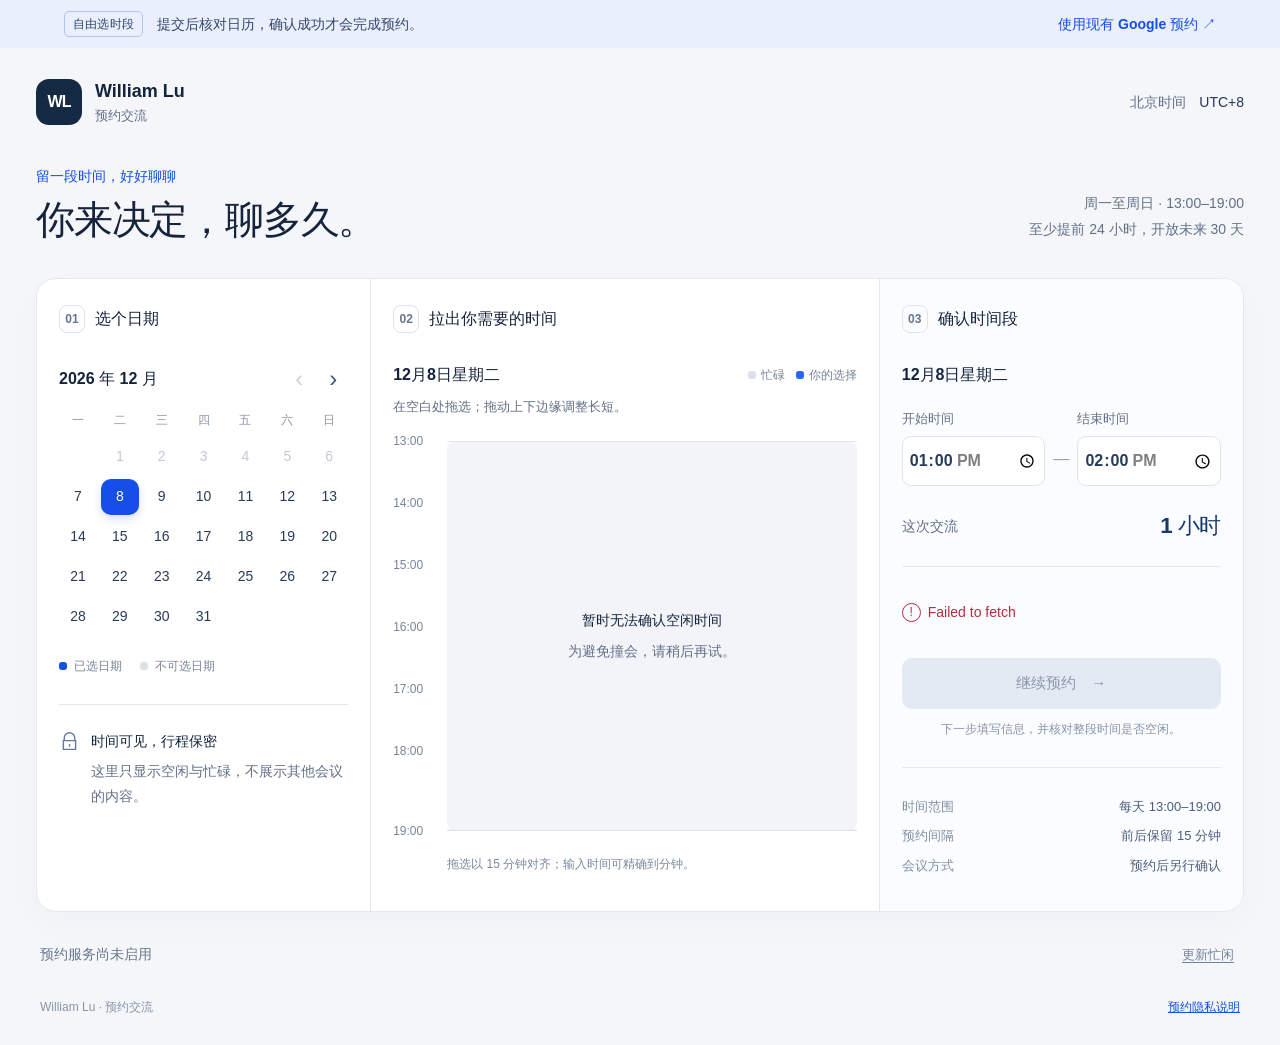
==== booking/index.html @ ce07cb58 "Publish flexible booking frontend with service closed until acceptance" ====
<!doctype html>
<html lang="zh-CN">
<head>
  <meta charset="utf-8">
  <meta name="viewport" content="width=device-width,initial-scale=1">
  <meta name="robots" content="noindex,nofollow">
  <meta http-equiv="Content-Security-Policy" content="default-src 'self'; script-src 'self' https://challenges.cloudflare.com; style-src 'self' 'unsafe-inline'; img-src 'self' data:; connect-src 'self' https://ztpvzeihrmuknlevimyh.supabase.co https://challenges.cloudflare.com; frame-src https://challenges.cloudflare.com; form-action 'none'; base-uri 'none'">
  <meta name="description" content="预约与 William Lu 交流，自由选择北京时间每天13点到19点内的起止时间。"><meta name="referrer" content="no-referrer">
  <meta name="color-scheme" content="light">
  <title>选择你的时间 · William Lu</title>
  <link rel="icon" type="image/svg+xml" href="data:image/svg+xml,%3Csvg xmlns='http://www.w3.org/2000/svg' viewBox='0 0 32 32'%3E%3Crect width='32' height='32' rx='8' fill='%23154ee8'/%3E%3Cpath d='M9 8v16h14M14 8v11h9' fill='none' stroke='white' stroke-width='3'/%3E%3C/svg%3E">
  <link rel="stylesheet" href="style.css">
  <script src="app.js" type="module"></script>
</head>
<body>
  <div class="preview-notice"><span class="preview-tag">自由选时段</span><span>提交后核对日历，确认成功才会完成预约。</span><a href="https://calendar.google.com/calendar/u/0/appointments/schedules/AcZssZ2ubrtb4t8B_dfNQj2cVqf2xVj-0PSCsmJ9FxzkIEmoyxvs0Vf07b7ag7_V-HH5pFwR3_W0ofeP" target="_blank" rel="noopener">使用现有 Google 预约 ↗</a></div>
  <header class="topbar"><a href="./" class="wordmark" aria-label="William Lu 预约首页"><span class="monogram">WL</span><span>William Lu<span class="wordmark-sub">预约交流</span></span></a><span class="time-zone">北京时间 <strong>UTC+8</strong></span></header>
  <main>
    <div class="intro"><div><p class="eyebrow">留一段时间，好好聊聊</p><h1>你来决定，聊多久。</h1></div><p class="intro-note">周一至周日 · 13:00–19:00<br>至少提前 24 小时，开放未来 30 天</p></div>
    <div class="booking-layout">
      <section class="date-panel" aria-labelledby="date-heading">
        <div class="step"><span>01</span><h2 id="date-heading">选个日期</h2></div>
        <div class="month-nav"><h3 id="month-title"></h3><div><button type="button" id="prev-month" class="icon-button" aria-label="上个月">‹</button><button type="button" id="next-month" class="icon-button" aria-label="下个月">›</button></div></div>
        <div class="weekdays" aria-hidden="true"><span>一</span><span>二</span><span>三</span><span>四</span><span>五</span><span>六</span><span>日</span></div>
        <div class="calendar-grid" id="calendar" aria-label="可预约日期"></div>
        <div class="calendar-caption"><span class="selected-dot"></span>已选日期 <span class="muted-dot"></span>不可选日期</div>
        <div class="privacy-note"><svg viewBox="0 0 24 24" width="21" height="21" fill="none" stroke="currentColor" stroke-width="1.6" aria-hidden="true"><path d="M6 11V8a6 6 0 0 1 12 0v3M5 11h14v10H5z"/><path d="M12 15v3"/></svg><div><strong>时间可见，行程保密</strong><p>这里只显示空闲与忙碌，不展示其他会议的内容。</p></div></div>
      </section>
      <section class="time-panel" aria-labelledby="time-heading">
        <div class="step"><span>02</span><h2 id="time-heading">拉出你需要的时间</h2></div>
        <div class="timeline-heading"><h3 id="selected-date"></h3><div class="legend"><span class="busy-dot"></span>忙碌<span class="range-dot"></span>你的选择</div></div>
        <p class="time-hint">在空白处拖选；拖动上下边缘调整长短。</p>
        <div class="timeline-shell"><div class="time-labels" aria-hidden="true"><span>13:00</span><span>14:00</span><span>15:00</span><span>16:00</span><span>17:00</span><span>18:00</span><span>19:00</span></div><div id="timeline" class="timeline" aria-label="13点至19点时间轴，可在右侧时间输入框精确选择" role="group"><div id="busy-blocks"></div><div id="selection" class="selection"><button type="button" class="range-handle start-handle" data-handle="start" aria-label="调整开始时间，方向键每次15分钟">···</button><div class="selection-copy"><strong id="range-label"></strong><span id="range-duration"></span></div><button type="button" class="range-handle end-handle" data-handle="end" aria-label="调整结束时间，方向键每次15分钟">···</button></div><div id="timeline-unavailable" class="timeline-unavailable" hidden><strong>暂时无法确认空闲时间</strong><span>为避免撞会，请稍后再试。</span></div></div></div>
        <p class="timeline-footnote">拖选以 15 分钟对齐；输入时间可精确到分钟。</p>
      </section>
      <section class="details-panel" aria-labelledby="details-heading">
        <div class="step"><span>03</span><h2 id="details-heading">确认时间段</h2></div>
        <div class="chosen-date" id="summary-date"></div>
        <div class="time-inputs"><label>开始时间<input type="time" id="start-time" min="13:00" max="19:00" step="60" value="13:00"></label><span aria-hidden="true">—</span><label>结束时间<input type="time" id="end-time" min="13:00" max="19:00" step="60" value="14:00"></label></div>
        <div class="duration-summary"><span>这次交流</span><strong id="duration-summary">1 小时</strong></div>
        <div id="availability-status" class="availability-status" role="status" aria-live="polite"></div>
        <button type="button" id="continue" class="primary-button">继续预约 <span aria-hidden="true">→</span></button>
        <p class="submit-hint">下一步填写信息，并核对整段时间是否空闲。</p>
        <dl class="details-list"><div><dt>时间范围</dt><dd>每天 13:00–19:00</dd></div><div><dt>预约间隔</dt><dd>前后保留 15 分钟</dd></div><div><dt>会议方式</dt><dd>预约后另行确认</dd></div></dl>
      </section>
    </div>
    <aside class="demo-toolbar"><span id="refresh-state">正在查询忙闲</span><button type="button" id="refresh-availability" class="text-button">更新忙闲</button></aside>
    <footer>William Lu · 预约交流 <a href="privacy.html">预约隐私说明</a></footer>
  </main>
  <dialog id="booking-dialog" aria-labelledby="dialog-title">
    <button type="button" id="close-dialog" class="dialog-close icon-button" aria-label="关闭预约信息">×</button>
    <div id="contact-step"><span class="preview-tag">最后一步</span><h2 id="dialog-title">留个联系方式</h2><p class="dialog-intro">我们会用这些信息确认本次预约。</p><div class="appointment-recap" id="form-recap"></div><form id="booking-form" autocomplete="off"><label>称呼<input id="guest-name" name="guest-name" placeholder="你的称呼" required maxlength="80" autocomplete="off"></label><label>邮箱<input id="guest-email" name="guest-email" type="email" placeholder="name@example.com" required maxlength="254" autocomplete="off"></label><label>希望聊些什么 <span class="optional">选填</span><textarea id="guest-topic" name="guest-topic" rows="2" placeholder="简要说说这次交流的主题" maxlength="1000"></textarea></label><p id="form-error" class="form-error" role="alert" hidden></p><label class="consent"><input type="checkbox" id="booking-consent" required>我同意将这些信息用于本次预约，并接收该预约的邀请与取消通知。</label><div id="booking-verification"></div><button type="submit" id="confirm-booking" class="primary-button" disabled>提交预约</button><p class="submit-hint">提交后请等候确认，勿重复预约。</p></form></div>
    <div id="success-step" hidden><div class="success-icon" aria-hidden="true">✓</div><h2 id="success-title" tabindex="-1">正在核对预约</h2><p id="receipt-message">正在确认日历写入结果。</p><div class="appointment-recap" id="success-recap"></div><p class="success-note" id="success-note">请保存这次预约的私人管理链接。</p><button type="button" id="copy-management" class="primary-button">复制管理链接</button><button type="button" id="back-to-calendar" class="primary-button">返回查看时间轴</button><button type="button" id="cancel-booking" class="cancel-button">取消这次预约</button><button type="button" id="retry-booking" class="primary-button" hidden>重新提交同一次请求</button><button type="button" id="new-booking" class="cancel-button" hidden>预约另一段时间</button></div>
  </dialog>
  <noscript><p class="noscript">请启用 JavaScript 使用预约页面，或使用页面顶部的 Google 预约链接。</p></noscript>
</body>
</html>
---- booking/style.css ----
@charset "UTF-8";
:root{font-family:Inter,-apple-system,BlinkMacSystemFont,"Segoe UI","PingFang SC","Microsoft YaHei",sans-serif;color:#15243b;background:#f4f6fa;font-synthesis:none;--blue:#154ee8;--line:#e4e9f1;--muted:#637086;--red:#b82d3c}
*{box-sizing:border-box}body{margin:0;font-size:16px;line-height:1.5}button,input,textarea{font:inherit}button,a,input,textarea{-webkit-tap-highlight-color:transparent}button{cursor:pointer}button:disabled{cursor:not-allowed}button:focus-visible,a:focus-visible,input:focus-visible,textarea:focus-visible{outline:3px solid #5999ff;outline-offset:3px}a{color:var(--blue)}[hidden]{display:none!important}
.preview-notice{min-height:48px;padding:10px 5%;background:#e9effc;display:flex;gap:14px;align-items:center;font-size:.875rem;color:#34466b}.preview-notice a{margin-left:auto;white-space:nowrap;text-decoration:none;font-weight:600}.preview-tag{font-size:.75rem;letter-spacing:.02em;font-weight:650;border:1px solid #b2c4ea;padding:3px 8px;border-radius:5px;white-space:nowrap}.topbar{height:108px;max-width:1392px;padding:0 36px;margin:auto;display:flex;align-items:center;justify-content:space-between}.wordmark{display:flex;align-items:center;gap:13px;text-decoration:none;color:inherit;font-size:1.125rem;font-weight:650}.monogram{display:grid;place-items:center;width:46px;height:46px;background:#142942;color:white;font-size:1rem;letter-spacing:-1px;border-radius:13px}.wordmark-sub{display:block;font-size:.8125rem;font-weight:400;color:var(--muted);margin-top:1px}.time-zone{font-size:.875rem;color:var(--muted)}.time-zone strong{font-weight:500;margin-left:9px;color:#26384e}main{max-width:1320px;margin:0 auto;padding:10px 0 24px}.intro{display:flex;justify-content:space-between;align-items:flex-end;margin-bottom:32px}.eyebrow{color:var(--blue);font-size:.875rem;font-weight:600;margin:0 0 8px}h1{font-size:2.45rem;font-weight:650;letter-spacing:-1.2px;line-height:1.3;margin:0}.intro-note{font-size:.875rem;line-height:1.9;color:var(--muted);margin:0 0 3px;text-align:right}
.booking-layout{display:grid;grid-template-columns:minmax(270px,.92fr) minmax(380px,1.4fr) minmax(290px,1fr);background:#fff;border:1px solid var(--line);border-radius:20px;box-shadow:0 12px 36px #20385906;overflow:hidden}.date-panel,.time-panel,.details-panel{padding:30px 27px}.date-panel,.time-panel{border-right:1px solid var(--line)}.details-panel{background:#fbfcff}.step{display:flex;align-items:center;gap:10px;margin-bottom:30px}.step>span{font-size:.75rem;line-height:26px;width:26px;text-align:center;border:1px solid #dce4ee;border-radius:8px;color:#66778f;font-weight:600}h2{font-size:1rem;font-weight:650;margin:0}h3{font-size:1rem;margin:0;font-weight:600}.month-nav{display:flex;align-items:center;justify-content:space-between;margin:0 0 16px}.month-nav>div{display:flex;gap:4px}.icon-button{border:0;background:transparent;color:#43546b;border-radius:7px;width:30px;height:32px;font-size:1.5rem;line-height:1}.icon-button:hover{background:#edf2fb}.icon-button:disabled{opacity:.25}.weekdays,.calendar-grid{display:grid;grid-template-columns:repeat(7,minmax(0,1fr));gap:4px}.weekdays{margin-bottom:10px;text-align:center;font-size:.75rem;color:#8c97a8}.calendar-grid button{height:36px;width:100%;padding:0;border:0;background:none;border-radius:10px;font-size:.875rem;color:#283b57}.calendar-grid button:hover:enabled{background:#eaf0fc}.calendar-grid button.selected{background:var(--blue)!important;color:white;box-shadow:0 4px 9px #154ee82b}.calendar-grid button:disabled{color:#c2c9d3}.calendar-caption{margin-top:22px;display:flex;align-items:center;gap:7px;font-size:.75rem;color:#778496}.selected-dot,.muted-dot,.busy-dot,.range-dot{display:inline-block;width:8px;height:8px;border-radius:3px;flex-shrink:0}.selected-dot{background:var(--blue)}.muted-dot{background:#dce1e9;margin-left:11px}.privacy-note{display:flex;gap:11px;border-top:1px solid var(--line);margin-top:29px;padding-top:24px}.privacy-note svg{flex-shrink:0;color:#667b96;margin-top:2px}.privacy-note strong{font-size:.875rem;font-weight:550}.privacy-note p{font-size:.875rem;line-height:1.8;color:var(--muted);margin:6px 0 0}.timeline-heading{display:flex;align-items:center;justify-content:space-between;gap:10px}.legend{display:flex;align-items:center;gap:5px;font-size:.75rem;color:#778496;white-space:nowrap}.busy-dot{background:#dbe1ea}.range-dot{background:#2765f4;margin-left:6px}.time-hint{color:var(--muted);font-size:.8125rem;margin:10px 0 25px}.timeline-shell{position:relative;padding-left:54px;margin:0 0 15px}.time-labels{position:absolute;inset:0 auto 0 0;width:47px;display:flex;flex-direction:column;justify-content:space-between;font-size:.75rem;color:#77859a;font-variant-numeric:tabular-nums;pointer-events:none}.time-labels span{transform:translateY(-50%)}.time-labels span:last-child{transform:translateY(50%)}.timeline{height:390px;position:relative;touch-action:none;user-select:none;background:repeating-linear-gradient(to bottom,transparent 0,transparent calc(100% / 24 - 1px),#f0f3f8 calc(100% / 24 - 1px),#f0f3f8 calc(100% / 24)),repeating-linear-gradient(to bottom,transparent 0,transparent calc(100% / 6 - 1px),#dce4ef calc(100% / 6 - 1px),#dce4ef calc(100% / 6));border-top:1px solid #dce4ef;border-bottom:1px solid #dce4ef;cursor:crosshair}.busy-block{position:absolute;left:0;right:0;background:repeating-linear-gradient(135deg,#f0f2f6,#f0f2f6 5px,#e9edf3 5px,#e9edf3 6px);border-radius:6px;border:1px solid #e3e8f0;display:flex;align-items:center;justify-content:space-between;padding:0 13px;color:#6f7c8f;gap:6px;font-size:.75rem;pointer-events:none;overflow:hidden}.busy-block strong{font-size:.8125rem;font-weight:500}.busy-block.demo-booking{background:#e2eaf8;color:#314d7d}.selection{position:absolute;left:0;right:0;background:#e8f0ffdd;border:1.5px solid #2862ed;border-left:4px solid #2862ed;border-radius:7px;color:#1a4abe;box-shadow:0 2px 8px #3265d51a;z-index:2;min-height:12px}.selection-copy{height:100%;display:flex;justify-content:center;flex-direction:column;gap:3px;padding:7px 14px;overflow:hidden;pointer-events:none}.selection-copy strong{font-size:.875rem;font-weight:650;font-variant-numeric:tabular-nums}.selection-copy span{font-size:.75rem}.selection.compact .selection-copy span{display:none}.selection.compact .selection-copy{padding:0 12px}.selection.compact .selection-copy strong{font-size:.75rem}.selection.conflict{background:#ffedefd9;color:var(--red);border-color:#d44056}.range-handle{position:absolute;left:calc(50% - 19px);width:38px;height:16px;background:#fff;border:1px solid #2862ed;border-radius:5px;color:#2862ed;font-size:1rem;line-height:6px;letter-spacing:3px;padding:0 0 5px 3px;cursor:ns-resize;z-index:3;touch-action:none}.conflict .range-handle{border-color:#d44056;color:#d44056}.start-handle{top:-8px}.end-handle{bottom:-8px}.timeline-unavailable{position:absolute;inset:0;background:#f1f4f9ed;z-index:5;display:flex;align-items:center;justify-content:center;flex-direction:column;text-align:center;padding:20px;border-radius:8px;gap:10px;font-size:.875rem}.timeline-unavailable span{color:var(--muted)}.timeline-footnote{font-size:.75rem;color:#79889d;margin:24px 0 0 54px}
.chosen-date{font-size:1rem;font-weight:550;margin-bottom:22px}.time-inputs{display:flex;gap:8px;align-items:center}.time-inputs>span{color:#93a0b3;padding-top:23px}.time-inputs label{font-size:.8125rem;color:var(--muted);min-width:0;flex:1}input,textarea{border:1px solid #dce3ee;border-radius:9px;background:white;color:#253b59;padding:11px 12px;width:100%;min-width:0}input[type=time]{display:block;margin-top:8px;font-size:1rem;padding:11px 6px;font-weight:550;font-variant-numeric:tabular-nums}.duration-summary{display:flex;align-items:center;justify-content:space-between;padding:23px 0;border-bottom:1px solid var(--line);font-size:.875rem;color:var(--muted)}.duration-summary strong{font-size:1.4rem;letter-spacing:-.5px;font-weight:650;color:#183a6a}.availability-status{font-size:.875rem;line-height:1.8;color:#297268;margin:20px 0;min-height:51px;display:flex;align-items:center;gap:7px}.availability-status:before{content:'✓';font-size:1rem;flex-shrink:0}.availability-status.invalid{color:var(--red)}.availability-status.invalid:before{content:'!';border:1px solid currentColor;border-radius:50%;width:17px;height:17px;line-height:16px;text-align:center;font-size:.75rem}.primary-button{display:flex;justify-content:center;align-items:center;gap:15px;width:100%;background:var(--blue);color:white;padding:13px 16px;border:1px solid var(--blue);border-radius:10px;font-size:.9375rem;font-weight:600;box-shadow:0 3px 8px #164ede1a;transition:background .15s}.primary-button:hover:enabled{background:#1042c8}.primary-button:disabled{background:#e4eaf3;border-color:#e4eaf3;color:#8a98ad;box-shadow:none}.submit-hint{color:#8793a5;font-size:.75rem;text-align:center;margin:11px 0 0}.details-list{border-top:1px solid var(--line);margin:29px 0 0;padding-top:19px;font-size:.8125rem}.details-list>div{display:flex;justify-content:space-between;gap:8px;margin:10px 0}.details-list dt{color:#8090a5}.details-list dd{color:#4c607b;margin:0}.demo-toolbar{margin-top:20px;display:flex;gap:16px;align-items:center;font-size:.875rem;color:#68778d;padding:12px 4px}.demo-toolbar>div{display:flex;gap:12px;align-items:center}.demo-toolbar .preview-tag{background:#fff;border-color:#d5dce8;font-size:.75rem}.scenario-options{gap:4px!important;background:#e8edf5;padding:4px;border-radius:8px}.scenario-options button{font-size:.8125rem;padding:6px 11px;color:#738299;border:0;border-radius:5px;background:transparent}.scenario-options button[aria-pressed=true]{background:white;color:#24416c;box-shadow:0 1px 4px #142d5112}.text-button{margin-left:auto;border:0;background:none;color:#73839b;font-size:.8125rem;text-decoration:underline;text-underline-offset:3px}footer{display:flex;justify-content:space-between;padding:20px 4px 5px;font-size:.75rem;color:#8995a7}
dialog{border:1px solid #dbe3ee;border-radius:19px;padding:36px;max-width:460px;width:calc(100% - 32px);color:inherit;box-shadow:0 24px 90px #10223b33;max-height:90dvh;overflow:auto}dialog::backdrop{background:#14233865;backdrop-filter:blur(3px)}.dialog-close{position:absolute;right:14px;top:14px}dialog h2{font-size:1.65rem;letter-spacing:-.6px;margin:16px 0 8px}.dialog-intro,dialog p{font-size:.875rem;color:var(--muted)}.appointment-recap{white-space:pre-line;background:#f0f5ff;color:#23447b;padding:16px 18px;border-radius:10px;line-height:1.9;margin:20px 0;font-size:.875rem;font-variant-numeric:tabular-nums}form label{display:block;font-size:.875rem;margin:16px 0 0}form input,form textarea{display:block;margin-top:7px;font-size:1rem}form textarea{resize:vertical;min-height:70px}.optional{color:#8491a6;font-size:.75rem;margin-left:6px}form .primary-button{margin-top:22px}.form-error{color:var(--red);font-size:.875rem}.success-icon{width:54px;height:54px;border-radius:50%;display:grid;place-items:center;background:#e9f1ff;color:var(--blue);font-size:1.5rem}.success-note{line-height:1.9;margin-bottom:23px}.cancel-button{width:100%;background:transparent;color:#69809c;border:0;padding:14px 0 0;font-size:.875rem}.noscript{margin:30px;padding:20px;background:white}
@media(min-width:1500px){main{padding-top:25px}.intro{margin-bottom:38px}.timeline{height:420px}.date-panel,.time-panel,.details-panel{padding:34px 30px}}
@media(max-width:1392px){main{margin:0 36px}.booking-layout{grid-template-columns:minmax(250px,.92fr) minmax(335px,1.4fr) minmax(260px,1fr)}.date-panel,.time-panel,.details-panel{padding:26px 22px}}
@media(max-width:1100px){main{margin:0 24px}.topbar{padding:0 24px}.booking-layout{grid-template-columns:270px minmax(320px,1fr)}.details-panel{grid-column:1/-1;border-top:1px solid var(--line);display:grid;grid-template-columns:1fr 1.15fr;gap:0 40px}.details-panel .step{grid-column:1/-1;margin-bottom:20px}.details-panel .chosen-date{grid-column:1}.details-panel .time-inputs{grid-column:1;grid-row:3}.details-panel .duration-summary{grid-column:1;grid-row:4}.details-panel .availability-status{grid-column:2;grid-row:2/4;margin:0 0 15px}.details-panel .primary-button{grid-column:2;grid-row:4;align-self:start}.details-panel .submit-hint{grid-column:2;grid-row:5}.details-panel .details-list{grid-column:1/-1;display:flex;justify-content:space-between;gap:20px;margin-top:20px}.details-list>div{gap:13px}.time-panel{border-right:0}.intro-note{font-size:.8125rem}h1{font-size:2.2rem}.timeline{height:390px}}
@media(max-width:680px){.preview-notice{flex-wrap:wrap;gap:7px 10px;padding:11px 20px;font-size:.75rem}.preview-notice a{margin-left:0;flex-basis:100%;padding-left:0;margin-top:3px}.topbar{height:91px;padding:0 20px}.time-zone{font-size:.75rem}.time-zone strong{margin-left:4px}.wordmark{font-size:1rem}.monogram{width:40px;height:40px;border-radius:11px}main{margin:0 16px;padding-top:9px}.intro{display:block;padding:0 4px;margin-bottom:24px}.eyebrow{font-size:.8125rem}h1{font-size:2rem;letter-spacing:-.8px}.intro-note{text-align:left;margin:13px 0 0;line-height:1.8}.booking-layout{display:block;border-radius:15px}.date-panel,.time-panel,.details-panel{padding:24px;border-right:0}.date-panel{border-bottom:1px solid var(--line)}.step{margin-bottom:23px}.month-nav{margin-bottom:12px}.calendar-grid button{height:39px}.calendar-caption{margin-top:15px}.privacy-note{margin-top:20px;padding-top:18px}.privacy-note p{font-size:.8125rem;line-height:1.7}.timeline-heading{gap:8px}.legend{font-size:.6875rem}.timeline{height:450px}.time-panel{padding-bottom:27px}.timeline-footnote{margin-left:0}.details-panel{display:block}.chosen-date{margin-bottom:18px}.time-inputs{gap:12px}.time-inputs input{padding:12px;font-size:1.1rem}.details-panel .availability-status{margin:20px 0}.details-panel .details-list{display:block;margin-top:26px}.details-list>div{margin:13px 0}.demo-toolbar{align-items:flex-start;flex-wrap:wrap;padding:6px 3px;gap:12px}.scenario-options{order:3;width:100%;justify-content:space-between;gap:0!important}.scenario-options button{flex:1;font-size:.8125rem;padding:9px 4px}.text-button{padding-top:5px}.demo-toolbar>div{font-size:.8125rem}footer{display:block;line-height:1.9}footer span{display:block}.time-hint{font-size:.8125rem}dialog{padding:28px 24px}.dialog-intro{line-height:1.8}}
@media(prefers-reduced-motion:reduce){*{transition:none!important;scroll-behavior:auto!important}}

#booking-verification{margin-top:18px;min-height:65px}.consent{display:flex;align-items:flex-start;gap:9px;font-size:.8125rem;line-height:1.8;color:#65748a}.consent input{width:17px;height:17px;flex-shrink:0;margin-top:4px}#copy-management{margin-bottom:10px}.policy{max-width:760px;margin:40px auto;padding:28px;background:white;border:1px solid #e4e9f1;border-radius:16px}.policy h2{margin:26px 0 10px}.policy p{line-height:1.9}
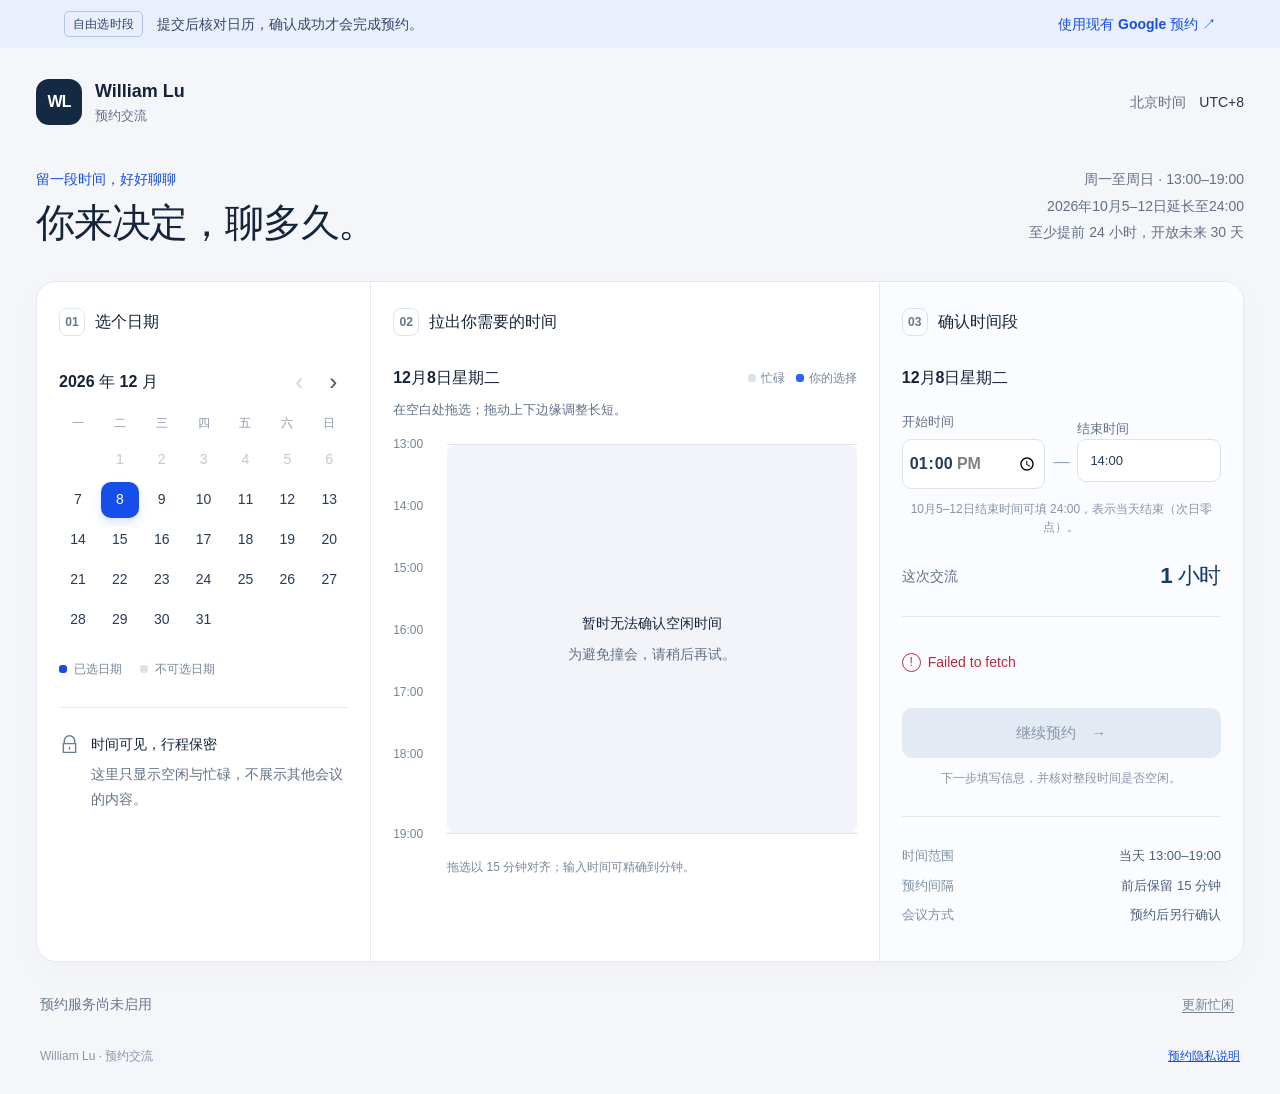
==== commit a8d2b3a8: "Extend October 5-12 booking hours through midnight" ====
--- a/booking/index.html
+++ b/booking/index.html
@@ -5,7 +5,7 @@
   <meta name="viewport" content="width=device-width,initial-scale=1">
   <meta name="robots" content="noindex,nofollow">
   <meta http-equiv="Content-Security-Policy" content="default-src 'self'; script-src 'self' https://challenges.cloudflare.com; style-src 'self' 'unsafe-inline'; img-src 'self' data:; connect-src 'self' https://ztpvzeihrmuknlevimyh.supabase.co https://challenges.cloudflare.com; frame-src https://challenges.cloudflare.com; form-action 'none'; base-uri 'none'">
-  <meta name="description" content="预约与 William Lu 交流，自由选择北京时间每天13点到19点内的起止时间。"><meta name="referrer" content="no-referrer">
+  <meta name="description" content="预约与 William Lu 交流，自由选择起止时间；北京时间2026年10月5日至12日延长开放至24点。"><meta name="referrer" content="no-referrer">
   <meta name="color-scheme" content="light">
   <title>选择你的时间 · William Lu</title>
   <link rel="icon" type="image/svg+xml" href="data:image/svg+xml,%3Csvg xmlns='http://www.w3.org/2000/svg' viewBox='0 0 32 32'%3E%3Crect width='32' height='32' rx='8' fill='%23154ee8'/%3E%3Cpath d='M9 8v16h14M14 8v11h9' fill='none' stroke='white' stroke-width='3'/%3E%3C/svg%3E">
@@ -16,7 +16,7 @@
   <div class="preview-notice"><span class="preview-tag">自由选时段</span><span>提交后核对日历，确认成功才会完成预约。</span><a href="https://calendar.google.com/calendar/u/0/appointments/schedules/AcZssZ2ubrtb4t8B_dfNQj2cVqf2xVj-0PSCsmJ9FxzkIEmoyxvs0Vf07b7ag7_V-HH5pFwR3_W0ofeP" target="_blank" rel="noopener">使用现有 Google 预约 ↗</a></div>
   <header class="topbar"><a href="./" class="wordmark" aria-label="William Lu 预约首页"><span class="monogram">WL</span><span>William Lu<span class="wordmark-sub">预约交流</span></span></a><span class="time-zone">北京时间 <strong>UTC+8</strong></span></header>
   <main>
-    <div class="intro"><div><p class="eyebrow">留一段时间，好好聊聊</p><h1>你来决定，聊多久。</h1></div><p class="intro-note">周一至周日 · 13:00–19:00<br>至少提前 24 小时，开放未来 30 天</p></div>
+    <div class="intro"><div><p class="eyebrow">留一段时间，好好聊聊</p><h1>你来决定，聊多久。</h1></div><p class="intro-note">周一至周日 · 13:00–19:00<br>2026年10月5–12日延长至24:00<br>至少提前 24 小时，开放未来 30 天</p></div>
     <div class="booking-layout">
       <section class="date-panel" aria-labelledby="date-heading">
         <div class="step"><span>01</span><h2 id="date-heading">选个日期</h2></div>
@@ -36,12 +36,12 @@
       <section class="details-panel" aria-labelledby="details-heading">
         <div class="step"><span>03</span><h2 id="details-heading">确认时间段</h2></div>
         <div class="chosen-date" id="summary-date"></div>
-        <div class="time-inputs"><label>开始时间<input type="time" id="start-time" min="13:00" max="19:00" step="60" value="13:00"></label><span aria-hidden="true">—</span><label>结束时间<input type="time" id="end-time" min="13:00" max="19:00" step="60" value="14:00"></label></div>
-        <div class="duration-summary"><span>这次交流</span><strong id="duration-summary">1 小时</strong></div>
+        <div class="time-inputs"><label>开始时间<input type="time" id="start-time" min="13:00" max="19:00" step="60" value="13:00"></label><span aria-hidden="true">—</span><label>结束时间<input type="text" id="end-time" placeholder="HH:MM" maxlength="5" value="14:00" aria-describedby="midnight-hint"></label></div>
+        <p id="midnight-hint" class="submit-hint">10月5–12日结束时间可填 24:00，表示当天结束（次日零点）。</p><div class="duration-summary"><span>这次交流</span><strong id="duration-summary">1 小时</strong></div>
         <div id="availability-status" class="availability-status" role="status" aria-live="polite"></div>
         <button type="button" id="continue" class="primary-button">继续预约 <span aria-hidden="true">→</span></button>
         <p class="submit-hint">下一步填写信息，并核对整段时间是否空闲。</p>
-        <dl class="details-list"><div><dt>时间范围</dt><dd>每天 13:00–19:00</dd></div><div><dt>预约间隔</dt><dd>前后保留 15 分钟</dd></div><div><dt>会议方式</dt><dd>预约后另行确认</dd></div></dl>
+        <dl class="details-list"><div><dt>时间范围</dt><dd id="hours-summary">当天 13:00–19:00</dd></div><div><dt>预约间隔</dt><dd>前后保留 15 分钟</dd></div><div><dt>会议方式</dt><dd>预约后另行确认</dd></div></dl>
       </section>
     </div>
     <aside class="demo-toolbar"><span id="refresh-state">正在查询忙闲</span><button type="button" id="refresh-availability" class="text-button">更新忙闲</button></aside>
--- a/booking/style.css
+++ b/booking/style.css
@@ -2,7 +2,7 @@
 :root{font-family:Inter,-apple-system,BlinkMacSystemFont,"Segoe UI","PingFang SC","Microsoft YaHei",sans-serif;color:#15243b;background:#f4f6fa;font-synthesis:none;--blue:#154ee8;--line:#e4e9f1;--muted:#637086;--red:#b82d3c}
 *{box-sizing:border-box}body{margin:0;font-size:16px;line-height:1.5}button,input,textarea{font:inherit}button,a,input,textarea{-webkit-tap-highlight-color:transparent}button{cursor:pointer}button:disabled{cursor:not-allowed}button:focus-visible,a:focus-visible,input:focus-visible,textarea:focus-visible{outline:3px solid #5999ff;outline-offset:3px}a{color:var(--blue)}[hidden]{display:none!important}
 .preview-notice{min-height:48px;padding:10px 5%;background:#e9effc;display:flex;gap:14px;align-items:center;font-size:.875rem;color:#34466b}.preview-notice a{margin-left:auto;white-space:nowrap;text-decoration:none;font-weight:600}.preview-tag{font-size:.75rem;letter-spacing:.02em;font-weight:650;border:1px solid #b2c4ea;padding:3px 8px;border-radius:5px;white-space:nowrap}.topbar{height:108px;max-width:1392px;padding:0 36px;margin:auto;display:flex;align-items:center;justify-content:space-between}.wordmark{display:flex;align-items:center;gap:13px;text-decoration:none;color:inherit;font-size:1.125rem;font-weight:650}.monogram{display:grid;place-items:center;width:46px;height:46px;background:#142942;color:white;font-size:1rem;letter-spacing:-1px;border-radius:13px}.wordmark-sub{display:block;font-size:.8125rem;font-weight:400;color:var(--muted);margin-top:1px}.time-zone{font-size:.875rem;color:var(--muted)}.time-zone strong{font-weight:500;margin-left:9px;color:#26384e}main{max-width:1320px;margin:0 auto;padding:10px 0 24px}.intro{display:flex;justify-content:space-between;align-items:flex-end;margin-bottom:32px}.eyebrow{color:var(--blue);font-size:.875rem;font-weight:600;margin:0 0 8px}h1{font-size:2.45rem;font-weight:650;letter-spacing:-1.2px;line-height:1.3;margin:0}.intro-note{font-size:.875rem;line-height:1.9;color:var(--muted);margin:0 0 3px;text-align:right}
-.booking-layout{display:grid;grid-template-columns:minmax(270px,.92fr) minmax(380px,1.4fr) minmax(290px,1fr);background:#fff;border:1px solid var(--line);border-radius:20px;box-shadow:0 12px 36px #20385906;overflow:hidden}.date-panel,.time-panel,.details-panel{padding:30px 27px}.date-panel,.time-panel{border-right:1px solid var(--line)}.details-panel{background:#fbfcff}.step{display:flex;align-items:center;gap:10px;margin-bottom:30px}.step>span{font-size:.75rem;line-height:26px;width:26px;text-align:center;border:1px solid #dce4ee;border-radius:8px;color:#66778f;font-weight:600}h2{font-size:1rem;font-weight:650;margin:0}h3{font-size:1rem;margin:0;font-weight:600}.month-nav{display:flex;align-items:center;justify-content:space-between;margin:0 0 16px}.month-nav>div{display:flex;gap:4px}.icon-button{border:0;background:transparent;color:#43546b;border-radius:7px;width:30px;height:32px;font-size:1.5rem;line-height:1}.icon-button:hover{background:#edf2fb}.icon-button:disabled{opacity:.25}.weekdays,.calendar-grid{display:grid;grid-template-columns:repeat(7,minmax(0,1fr));gap:4px}.weekdays{margin-bottom:10px;text-align:center;font-size:.75rem;color:#8c97a8}.calendar-grid button{height:36px;width:100%;padding:0;border:0;background:none;border-radius:10px;font-size:.875rem;color:#283b57}.calendar-grid button:hover:enabled{background:#eaf0fc}.calendar-grid button.selected{background:var(--blue)!important;color:white;box-shadow:0 4px 9px #154ee82b}.calendar-grid button:disabled{color:#c2c9d3}.calendar-caption{margin-top:22px;display:flex;align-items:center;gap:7px;font-size:.75rem;color:#778496}.selected-dot,.muted-dot,.busy-dot,.range-dot{display:inline-block;width:8px;height:8px;border-radius:3px;flex-shrink:0}.selected-dot{background:var(--blue)}.muted-dot{background:#dce1e9;margin-left:11px}.privacy-note{display:flex;gap:11px;border-top:1px solid var(--line);margin-top:29px;padding-top:24px}.privacy-note svg{flex-shrink:0;color:#667b96;margin-top:2px}.privacy-note strong{font-size:.875rem;font-weight:550}.privacy-note p{font-size:.875rem;line-height:1.8;color:var(--muted);margin:6px 0 0}.timeline-heading{display:flex;align-items:center;justify-content:space-between;gap:10px}.legend{display:flex;align-items:center;gap:5px;font-size:.75rem;color:#778496;white-space:nowrap}.busy-dot{background:#dbe1ea}.range-dot{background:#2765f4;margin-left:6px}.time-hint{color:var(--muted);font-size:.8125rem;margin:10px 0 25px}.timeline-shell{position:relative;padding-left:54px;margin:0 0 15px}.time-labels{position:absolute;inset:0 auto 0 0;width:47px;display:flex;flex-direction:column;justify-content:space-between;font-size:.75rem;color:#77859a;font-variant-numeric:tabular-nums;pointer-events:none}.time-labels span{transform:translateY(-50%)}.time-labels span:last-child{transform:translateY(50%)}.timeline{height:390px;position:relative;touch-action:none;user-select:none;background:repeating-linear-gradient(to bottom,transparent 0,transparent calc(100% / 24 - 1px),#f0f3f8 calc(100% / 24 - 1px),#f0f3f8 calc(100% / 24)),repeating-linear-gradient(to bottom,transparent 0,transparent calc(100% / 6 - 1px),#dce4ef calc(100% / 6 - 1px),#dce4ef calc(100% / 6));border-top:1px solid #dce4ef;border-bottom:1px solid #dce4ef;cursor:crosshair}.busy-block{position:absolute;left:0;right:0;background:repeating-linear-gradient(135deg,#f0f2f6,#f0f2f6 5px,#e9edf3 5px,#e9edf3 6px);border-radius:6px;border:1px solid #e3e8f0;display:flex;align-items:center;justify-content:space-between;padding:0 13px;color:#6f7c8f;gap:6px;font-size:.75rem;pointer-events:none;overflow:hidden}.busy-block strong{font-size:.8125rem;font-weight:500}.busy-block.demo-booking{background:#e2eaf8;color:#314d7d}.selection{position:absolute;left:0;right:0;background:#e8f0ffdd;border:1.5px solid #2862ed;border-left:4px solid #2862ed;border-radius:7px;color:#1a4abe;box-shadow:0 2px 8px #3265d51a;z-index:2;min-height:12px}.selection-copy{height:100%;display:flex;justify-content:center;flex-direction:column;gap:3px;padding:7px 14px;overflow:hidden;pointer-events:none}.selection-copy strong{font-size:.875rem;font-weight:650;font-variant-numeric:tabular-nums}.selection-copy span{font-size:.75rem}.selection.compact .selection-copy span{display:none}.selection.compact .selection-copy{padding:0 12px}.selection.compact .selection-copy strong{font-size:.75rem}.selection.conflict{background:#ffedefd9;color:var(--red);border-color:#d44056}.range-handle{position:absolute;left:calc(50% - 19px);width:38px;height:16px;background:#fff;border:1px solid #2862ed;border-radius:5px;color:#2862ed;font-size:1rem;line-height:6px;letter-spacing:3px;padding:0 0 5px 3px;cursor:ns-resize;z-index:3;touch-action:none}.conflict .range-handle{border-color:#d44056;color:#d44056}.start-handle{top:-8px}.end-handle{bottom:-8px}.timeline-unavailable{position:absolute;inset:0;background:#f1f4f9ed;z-index:5;display:flex;align-items:center;justify-content:center;flex-direction:column;text-align:center;padding:20px;border-radius:8px;gap:10px;font-size:.875rem}.timeline-unavailable span{color:var(--muted)}.timeline-footnote{font-size:.75rem;color:#79889d;margin:24px 0 0 54px}
+.booking-layout{display:grid;grid-template-columns:minmax(270px,.92fr) minmax(380px,1.4fr) minmax(290px,1fr);background:#fff;border:1px solid var(--line);border-radius:20px;box-shadow:0 12px 36px #20385906;overflow:hidden}.date-panel,.time-panel,.details-panel{padding:30px 27px}.date-panel,.time-panel{border-right:1px solid var(--line)}.details-panel{background:#fbfcff}.step{display:flex;align-items:center;gap:10px;margin-bottom:30px}.step>span{font-size:.75rem;line-height:26px;width:26px;text-align:center;border:1px solid #dce4ee;border-radius:8px;color:#66778f;font-weight:600}h2{font-size:1rem;font-weight:650;margin:0}h3{font-size:1rem;margin:0;font-weight:600}.month-nav{display:flex;align-items:center;justify-content:space-between;margin:0 0 16px}.month-nav>div{display:flex;gap:4px}.icon-button{border:0;background:transparent;color:#43546b;border-radius:7px;width:30px;height:32px;font-size:1.5rem;line-height:1}.icon-button:hover{background:#edf2fb}.icon-button:disabled{opacity:.25}.weekdays,.calendar-grid{display:grid;grid-template-columns:repeat(7,minmax(0,1fr));gap:4px}.weekdays{margin-bottom:10px;text-align:center;font-size:.75rem;color:#8c97a8}.calendar-grid button{height:36px;width:100%;padding:0;border:0;background:none;border-radius:10px;font-size:.875rem;color:#283b57}.calendar-grid button:hover:enabled{background:#eaf0fc}.calendar-grid button.selected{background:var(--blue)!important;color:white;box-shadow:0 4px 9px #154ee82b}.calendar-grid button:disabled{color:#c2c9d3}.calendar-caption{margin-top:22px;display:flex;align-items:center;gap:7px;font-size:.75rem;color:#778496}.selected-dot,.muted-dot,.busy-dot,.range-dot{display:inline-block;width:8px;height:8px;border-radius:3px;flex-shrink:0}.selected-dot{background:var(--blue)}.muted-dot{background:#dce1e9;margin-left:11px}.privacy-note{display:flex;gap:11px;border-top:1px solid var(--line);margin-top:29px;padding-top:24px}.privacy-note svg{flex-shrink:0;color:#667b96;margin-top:2px}.privacy-note strong{font-size:.875rem;font-weight:550}.privacy-note p{font-size:.875rem;line-height:1.8;color:var(--muted);margin:6px 0 0}.timeline-heading{display:flex;align-items:center;justify-content:space-between;gap:10px}.legend{display:flex;align-items:center;gap:5px;font-size:.75rem;color:#778496;white-space:nowrap}.busy-dot{background:#dbe1ea}.range-dot{background:#2765f4;margin-left:6px}.time-hint{color:var(--muted);font-size:.8125rem;margin:10px 0 25px}.timeline-shell{position:relative;padding-left:54px;margin:0 0 15px}.time-labels{position:absolute;inset:0 auto 0 0;width:47px;display:flex;flex-direction:column;justify-content:space-between;font-size:.75rem;color:#77859a;font-variant-numeric:tabular-nums;pointer-events:none}.time-labels span{transform:translateY(-50%)}.time-labels span:last-child{transform:translateY(50%)}.timeline{height:390px;position:relative;touch-action:none;user-select:none;background:repeating-linear-gradient(to bottom,transparent 0,transparent calc(100% / var(--quarters,24) - 1px),#f0f3f8 calc(100% / var(--quarters,24) - 1px),#f0f3f8 calc(100% / var(--quarters,24))),repeating-linear-gradient(to bottom,transparent 0,transparent calc(100% / var(--hours,6) - 1px),#dce4ef calc(100% / var(--hours,6) - 1px),#dce4ef calc(100% / var(--hours,6)));border-top:1px solid #dce4ef;border-bottom:1px solid #dce4ef;cursor:crosshair}.busy-block{position:absolute;left:0;right:0;background:repeating-linear-gradient(135deg,#f0f2f6,#f0f2f6 5px,#e9edf3 5px,#e9edf3 6px);border-radius:6px;border:1px solid #e3e8f0;display:flex;align-items:center;justify-content:space-between;padding:0 13px;color:#6f7c8f;gap:6px;font-size:.75rem;pointer-events:none;overflow:hidden}.busy-block strong{font-size:.8125rem;font-weight:500}.busy-block.demo-booking{background:#e2eaf8;color:#314d7d}.selection{position:absolute;left:0;right:0;background:#e8f0ffdd;border:1.5px solid #2862ed;border-left:4px solid #2862ed;border-radius:7px;color:#1a4abe;box-shadow:0 2px 8px #3265d51a;z-index:2;min-height:12px}.selection-copy{height:100%;display:flex;justify-content:center;flex-direction:column;gap:3px;padding:7px 14px;overflow:hidden;pointer-events:none}.selection-copy strong{font-size:.875rem;font-weight:650;font-variant-numeric:tabular-nums}.selection-copy span{font-size:.75rem}.selection.compact .selection-copy span{display:none}.selection.compact .selection-copy{padding:0 12px}.selection.compact .selection-copy strong{font-size:.75rem}.selection.conflict{background:#ffedefd9;color:var(--red);border-color:#d44056}.range-handle{position:absolute;left:calc(50% - 19px);width:38px;height:16px;background:#fff;border:1px solid #2862ed;border-radius:5px;color:#2862ed;font-size:1rem;line-height:6px;letter-spacing:3px;padding:0 0 5px 3px;cursor:ns-resize;z-index:3;touch-action:none}.conflict .range-handle{border-color:#d44056;color:#d44056}.start-handle{top:-8px}.end-handle{bottom:-8px}.timeline-unavailable{position:absolute;inset:0;background:#f1f4f9ed;z-index:5;display:flex;align-items:center;justify-content:center;flex-direction:column;text-align:center;padding:20px;border-radius:8px;gap:10px;font-size:.875rem}.timeline-unavailable span{color:var(--muted)}.timeline-footnote{font-size:.75rem;color:#79889d;margin:24px 0 0 54px}
 .chosen-date{font-size:1rem;font-weight:550;margin-bottom:22px}.time-inputs{display:flex;gap:8px;align-items:center}.time-inputs>span{color:#93a0b3;padding-top:23px}.time-inputs label{font-size:.8125rem;color:var(--muted);min-width:0;flex:1}input,textarea{border:1px solid #dce3ee;border-radius:9px;background:white;color:#253b59;padding:11px 12px;width:100%;min-width:0}input[type=time]{display:block;margin-top:8px;font-size:1rem;padding:11px 6px;font-weight:550;font-variant-numeric:tabular-nums}.duration-summary{display:flex;align-items:center;justify-content:space-between;padding:23px 0;border-bottom:1px solid var(--line);font-size:.875rem;color:var(--muted)}.duration-summary strong{font-size:1.4rem;letter-spacing:-.5px;font-weight:650;color:#183a6a}.availability-status{font-size:.875rem;line-height:1.8;color:#297268;margin:20px 0;min-height:51px;display:flex;align-items:center;gap:7px}.availability-status:before{content:'✓';font-size:1rem;flex-shrink:0}.availability-status.invalid{color:var(--red)}.availability-status.invalid:before{content:'!';border:1px solid currentColor;border-radius:50%;width:17px;height:17px;line-height:16px;text-align:center;font-size:.75rem}.primary-button{display:flex;justify-content:center;align-items:center;gap:15px;width:100%;background:var(--blue);color:white;padding:13px 16px;border:1px solid var(--blue);border-radius:10px;font-size:.9375rem;font-weight:600;box-shadow:0 3px 8px #164ede1a;transition:background .15s}.primary-button:hover:enabled{background:#1042c8}.primary-button:disabled{background:#e4eaf3;border-color:#e4eaf3;color:#8a98ad;box-shadow:none}.submit-hint{color:#8793a5;font-size:.75rem;text-align:center;margin:11px 0 0}.details-list{border-top:1px solid var(--line);margin:29px 0 0;padding-top:19px;font-size:.8125rem}.details-list>div{display:flex;justify-content:space-between;gap:8px;margin:10px 0}.details-list dt{color:#8090a5}.details-list dd{color:#4c607b;margin:0}.demo-toolbar{margin-top:20px;display:flex;gap:16px;align-items:center;font-size:.875rem;color:#68778d;padding:12px 4px}.demo-toolbar>div{display:flex;gap:12px;align-items:center}.demo-toolbar .preview-tag{background:#fff;border-color:#d5dce8;font-size:.75rem}.scenario-options{gap:4px!important;background:#e8edf5;padding:4px;border-radius:8px}.scenario-options button{font-size:.8125rem;padding:6px 11px;color:#738299;border:0;border-radius:5px;background:transparent}.scenario-options button[aria-pressed=true]{background:white;color:#24416c;box-shadow:0 1px 4px #142d5112}.text-button{margin-left:auto;border:0;background:none;color:#73839b;font-size:.8125rem;text-decoration:underline;text-underline-offset:3px}footer{display:flex;justify-content:space-between;padding:20px 4px 5px;font-size:.75rem;color:#8995a7}
 dialog{border:1px solid #dbe3ee;border-radius:19px;padding:36px;max-width:460px;width:calc(100% - 32px);color:inherit;box-shadow:0 24px 90px #10223b33;max-height:90dvh;overflow:auto}dialog::backdrop{background:#14233865;backdrop-filter:blur(3px)}.dialog-close{position:absolute;right:14px;top:14px}dialog h2{font-size:1.65rem;letter-spacing:-.6px;margin:16px 0 8px}.dialog-intro,dialog p{font-size:.875rem;color:var(--muted)}.appointment-recap{white-space:pre-line;background:#f0f5ff;color:#23447b;padding:16px 18px;border-radius:10px;line-height:1.9;margin:20px 0;font-size:.875rem;font-variant-numeric:tabular-nums}form label{display:block;font-size:.875rem;margin:16px 0 0}form input,form textarea{display:block;margin-top:7px;font-size:1rem}form textarea{resize:vertical;min-height:70px}.optional{color:#8491a6;font-size:.75rem;margin-left:6px}form .primary-button{margin-top:22px}.form-error{color:var(--red);font-size:.875rem}.success-icon{width:54px;height:54px;border-radius:50%;display:grid;place-items:center;background:#e9f1ff;color:var(--blue);font-size:1.5rem}.success-note{line-height:1.9;margin-bottom:23px}.cancel-button{width:100%;background:transparent;color:#69809c;border:0;padding:14px 0 0;font-size:.875rem}.noscript{margin:30px;padding:20px;background:white}
 @media(min-width:1500px){main{padding-top:25px}.intro{margin-bottom:38px}.timeline{height:420px}.date-panel,.time-panel,.details-panel{padding:34px 30px}}
